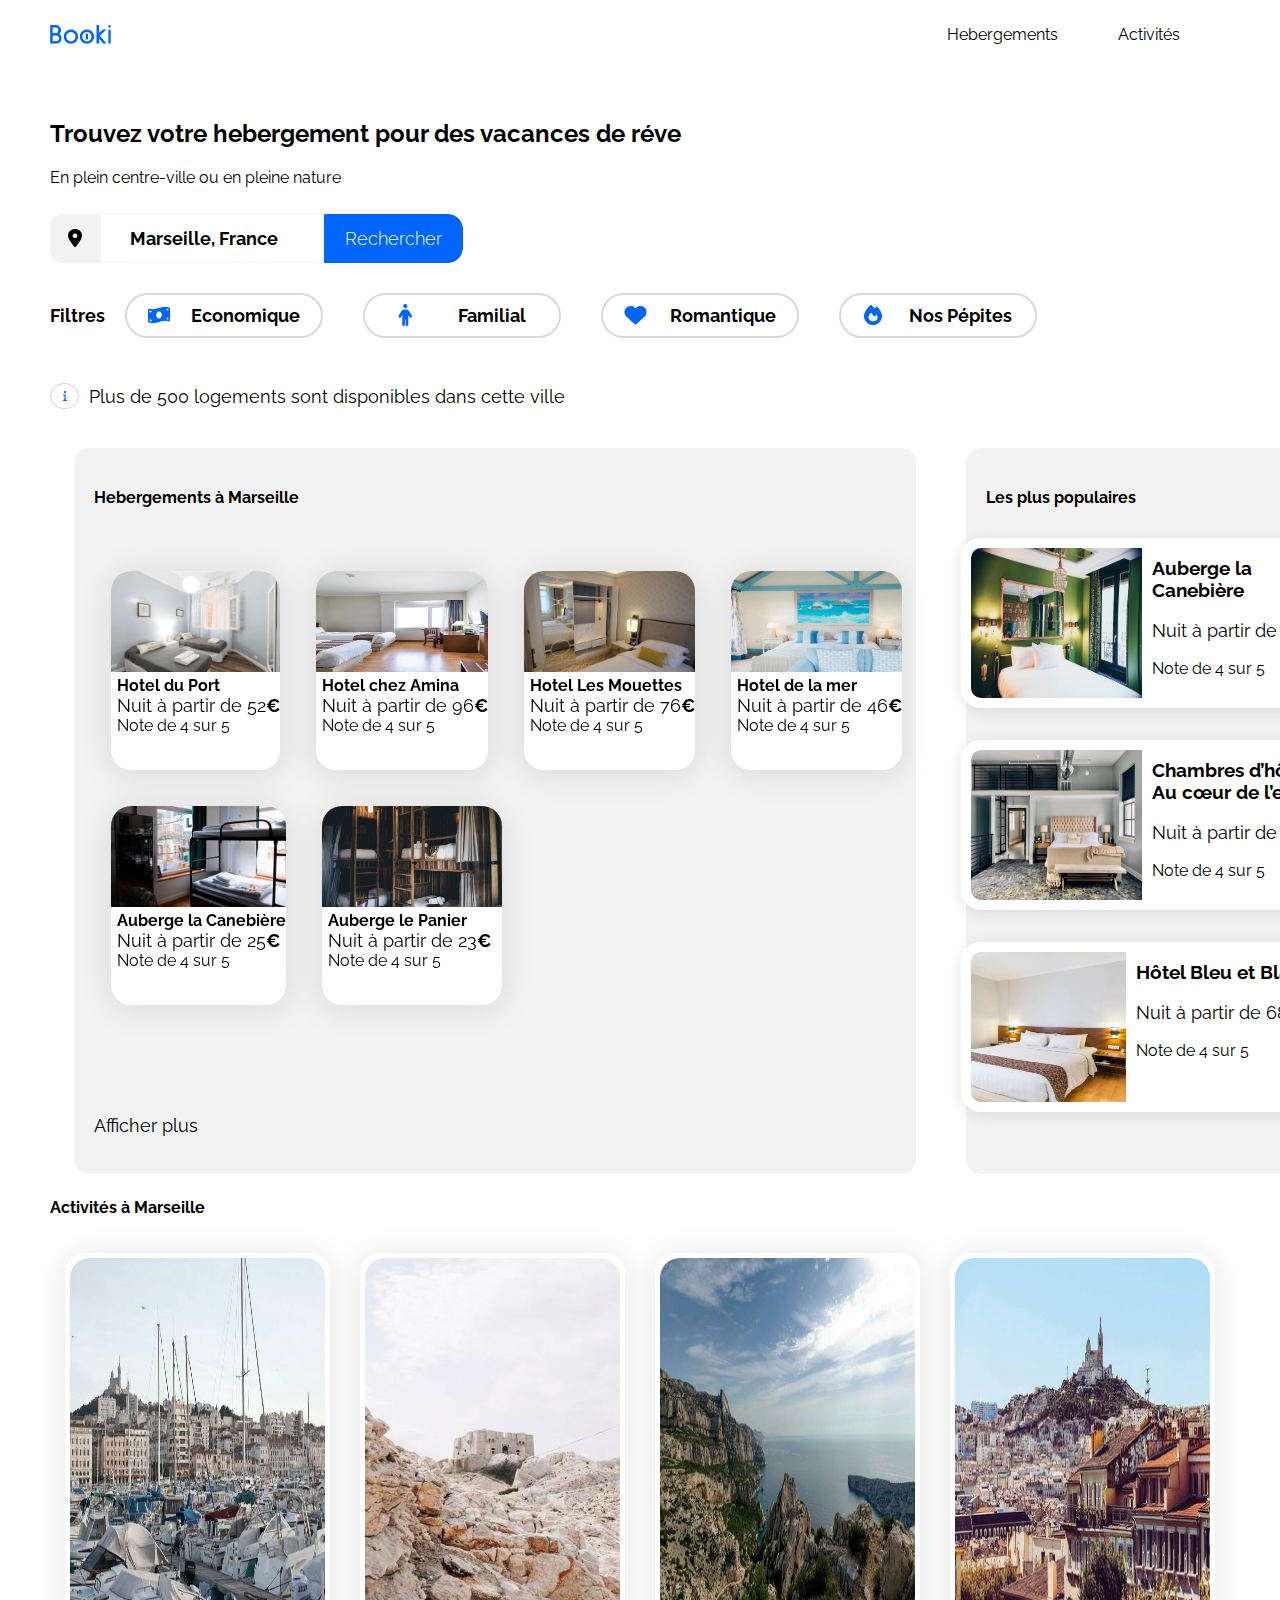
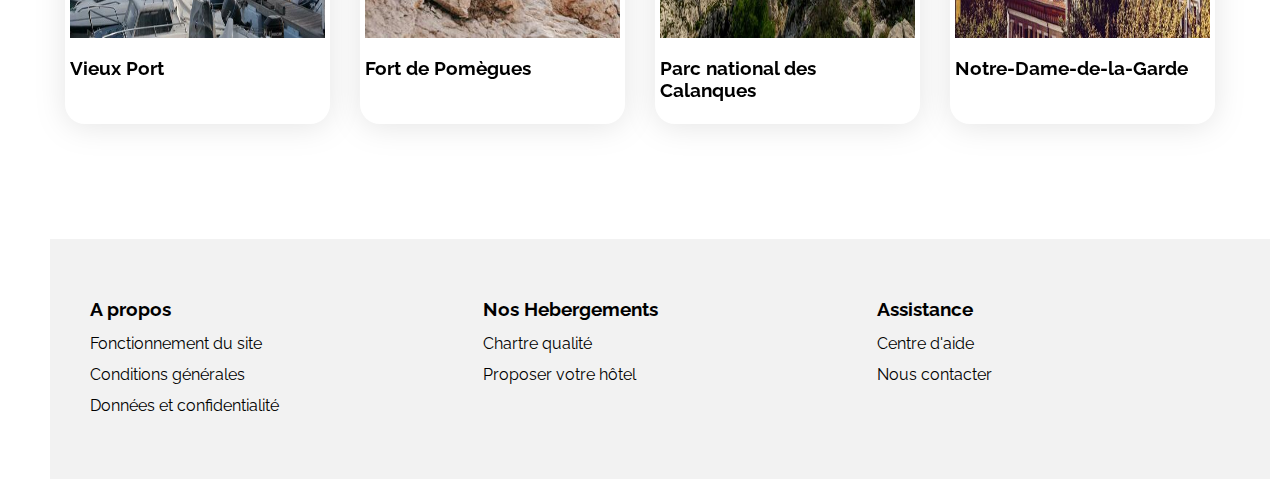
==== Rossignol_Caroline_n°3_Booki_22_05_2023.html @ 31ad82e3 "css" ====
<!DOCTYPE html>
<html lang="fr">

<head>
    <meta charset="UTF-8">
    <meta name="viewport" content="width=device-width, initial-scale=1.0">
    <title>Booki</title>
    <link rel="preconnect" href="https://fonts.googleapis.com">
    <link rel="preconnect" href="https://fonts.gstatic.com" crossorigin>
    <link href="https://fonts.googleapis.com/css2?family=Raleway:wght@400;500;700&display=swap" rel="stylesheet">
    <link rel="stylesheet" href="https://cdnjs.cloudflare.com/ajax/libs/font-awesome/6.2.1/css/all.min.css"
        integrity="sha512-MV7K8+y+gLIBoVD59lQIYicR65iaqukzvf/nwasF0nqhPay5w/9lJmVM2hMDcnK1OnMGCdVK+iQrJ7lzPJQd1w=="
        crossorigin="anonymous" referrerpolicy="no-referrer" />
    <link rel="stylesheet" href="./css/style.css?v=1">
</head>

<body class="main-container">
    <header>
        <img class="imglogo" src="images/logo/Booki.png" alt="Booki">
        <div class="container-header-link"><a href="#hebergements">Hebergements</a>
            <a href="#activites">Activités</a></div>
    </header>
    <h2>Trouvez votre hebergement pour des vacances de réve</h2>
    <h5>En plein centre-ville ou en pleine nature</h5>
    <form action="#" method="post">
        <div><img src="images/Marqueur.png" alt="Marqueur" /></div><input type="search"
            placeholder="Marseille, France"><button class="searchbar-smartphone" type="button"><img
                src="images/Button.png" alt="La Loupe"></button><button class="searchbar-pc"
            type="button">Rechercher</button>
    </form>
    <div class="filters">
        <h6>Filtres</h6>
        <ul class="ul-header">
            <li class="header-li"><button><img src="images/Vector.png" alt="Vector">Economique</button></li>
            <li class="header-li"><button><img src="images/bonhomme.png" alt="bonhomme">Familial</button></li>
            <li class="header-li"><button><img src="images/Coeur.png" alt="Coeur">Romantique</button></li>
            <li class="header-li"><button><img src="images/Pepite.png" alt="Pepite">Nos Pépites</button></li>
        </ul>
    </div>
    <div class="icon">
        <span id="icon_info" alt="info"></span>
        <p>Plus de 500 logements sont disponibles dans cette ville</p>
    </div>
    <main>
        <section class="hebergements-and-populaires">
            <div class="hebergements">
                <h4 id="hebergements">Hebergements à Marseille</h4>

                <div class="hebergementcard">

                    <article class="card">
                        <img class="img" src="images/hebergements/fred-kleber.jpg" alt="Hotel du Port">
                        <div class="card-content">
                            <div class="card-txt">
                                <h3 class="card-title">Hotel du Port</h3>
                                <p class="card-subtitle">Nuit à partir de 52<span class="euro">€</span></p>
                            </div>
                            <div class="card-rating">
                                <i class="fa-xs fa-solid fa-star" aria-hidden="true"></i>
                                <i class="fa-xs fa-solid fa-star" aria-hidden="true"></i>
                                <i class="fa-xs fa-solid fa-star" aria-hidden="true"></i>
                                <i class="fa-xs fa-solid fa-star" aria-hidden="true"></i>
                                <i class="fa-xs fa-solid fa-star neutral-star" aria-hidden="true"></i>
                                <span class="sr-only">Note de 4 sur 5</span>
                            </div>
                        </div>
                    </article>

                    <article class="card">
                        <img class="img" src="images/hebergements/febrian-zakaria.jpg" alt="Hotel chez Amina">
                        <div class="card-content">
                            <div class="card-txt">
                                <h3 class="card-title">Hotel chez Amina</h3>
                                <p class="card-subtitle">Nuit à partir de 96<span class="euro">€</span></p>
                            </div>
                            <div class="card-rating">
                                <i class="fa-xs fa-solid fa-star" aria-hidden="true"></i>
                                <i class="fa-xs fa-solid fa-star" aria-hidden="true"></i>
                                <i class="fa-xs fa-solid fa-star" aria-hidden="true"></i>
                                <i class="fa-xs fa-solid fa-star" aria-hidden="true"></i>
                                <i class="fa-xs fa-solid fa-star neutral-star" aria-hidden="true"></i>
                                <span class="sr-only">Note de 4 sur 5</span>
                            </div>
                        </div>
                    </article>

                    <article class="card">
                        <img class="img" src="images/hebergements/reisetopia.jpg" alt="Hotel Les Mouettes">
                        <div class="card-content">
                            <div class="card-txt">
                                <h3 class="card-title">Hotel Les Mouettes</h3>
                                <p class="card-subtitle">Nuit à partir de 76<span class="euro">€</span></p>
                            </div>
                            <div class="card-rating">
                                <i class="fa-xs fa-solid fa-star" aria-hidden="true"></i>
                                <i class="fa-xs fa-solid fa-star" aria-hidden="true"></i>
                                <i class="fa-xs fa-solid fa-star" aria-hidden="true"></i>
                                <i class="fa-xs fa-solid fa-star" aria-hidden="true"></i>
                                <i class="fa-xs fa-solid fa-star neutral-star" aria-hidden="true"></i>
                                <span class="sr-only">Note de 4 sur 5</span>
                            </div>
                        </div>
                    </article>

                    <article class="card">
                        <img class="img" src="images/hebergements/annie-spratt.jpg" alt="Hotel de la mer">
                        <div class="card-content">
                            <div class="card-txt">
                                <h3 class="card-title">Hotel de la mer</h3>
                                <p class="card-subtitle">Nuit à partir de 46<span class="euro">€</span></p>
                            </div>
                            <div class="card-rating">
                                <i class="fa-xs fa-solid fa-star" aria-hidden="true"></i>
                                <i class="fa-xs fa-solid fa-star" aria-hidden="true"></i>
                                <i class="fa-xs fa-solid fa-star" aria-hidden="true"></i>
                                <i class="fa-xs fa-solid fa-star" aria-hidden="true"></i>
                                <i class="fa-xs fa-solid fa-star neutral-star" aria-hidden="true"></i>
                                <span class="sr-only">Note de 4 sur 5</span>
                            </div>
                        </div>
                    </article>

                    <article class="card">
                        <img class="img" src="images/hebergements/marcus-loke.jpg" alt="Auberge la Canebière">
                        <div class="card-content">
                            <div class="card-txt">
                                <h3 class="card-title">Auberge la Canebière</h3>
                                <p class="card-subtitle">Nuit à partir de 25<span class="euro">€</span></p>
                            </div>
                            <div class="card-rating">
                                <i class="fa-xs fa-solid fa-star" aria-hidden="true"></i>
                                <i class="fa-xs fa-solid fa-star" aria-hidden="true"></i>
                                <i class="fa-xs fa-solid fa-star" aria-hidden="true"></i>
                                <i class="fa-xs fa-solid fa-star" aria-hidden="true"></i>
                                <i class="fa-xs fa-solid fa-star neutral-star" aria-hidden="true"></i>
                                <span class="sr-only">Note de 4 sur 5</span>
                            </div>
                        </div>
                    </article>


                    <article class="card">
                        <img class="img" src="images/hebergements/nicate-lee.jpg" alt="Auberge le Panier">
                        <div class="card-content">
                            <div class="card-txt">
                                <h3 class="card-title">Auberge le Panier</h3>
                                <p class="card-subtitle">Nuit à partir de 23<span class="euro">€</span></p>
                            </div>
                            <div class="card-rating">
                                <i class="fa-xs fa-solid fa-star" aria-hidden="true"></i>
                                <i class="fa-xs fa-solid fa-star" aria-hidden="true"></i>
                                <i class="fa-xs fa-solid fa-star" aria-hidden="true"></i>
                                <i class="fa-xs fa-solid fa-star" aria-hidden="true"></i>
                                <i class="fa-xs fa-solid fa-star neutral-star" aria-hidden="true"></i>
                                <span class="sr-only">Note de 4 sur 5</span>
                            </div>
                        </div>
                    </article>

                </div>
                <p>Afficher plus</p>
            </div>

            <div class="populaires">
                <h4>Les plus populaires</h4>
                <div class="populaires-cards">
                    <article class="cards2">
                        <img src="./images/hebergements/emile-guillemot.jpg"
                            alt="Image de la chambre d'hôtel montrant un lit">
                        <div class="containercard-content2">
                            <div class="card-txt">
                                <h3 class="card-title">Auberge la Canebière</h3>
                                <p class="card-subtitle">Nuit à partir de 128<span class="euro">€</span></p>
                            </div>
                            <div class="card-rating">
                                <i class="fa-xs fa-solid fa-star" aria-hidden="true"></i>
                                <i class="fa-xs fa-solid fa-star" aria-hidden="true"></i>
                                <i class="fa-xs fa-solid fa-star" aria-hidden="true"></i>
                                <i class="fa-xs fa-solid fa-star" aria-hidden="true"></i>
                                <i class="fa-xs fa-solid fa-star neutral-star" aria-hidden="true"></i>
                                <span class="sr-only">Note de 4 sur 5</span>
                            </div>
                        </div>
                    </article>

                    <article class="cards2">
                        <img src="./images/hebergements/aw-creative.jpg"
                            alt="Image de la chambre d'hôtel montrant un lit">
                        <div class="containercard-content2">
                            <div class="card-txt">
                                <h3 class="card-title">Chambres d’hôtes Au cœur de l’eau</h3>
                                <p class="card-subtitle">Nuit à partir de 71<span class="euro">€</span></p>
                            </div>
                            <div class="card-rating">
                                <i class="fa-xs fa-solid fa-star" aria-hidden="true"></i>
                                <i class="fa-xs fa-solid fa-star" aria-hidden="true"></i>
                                <i class="fa-xs fa-solid fa-star" aria-hidden="true"></i>
                                <i class="fa-xs fa-solid fa-star" aria-hidden="true"></i>
                                <i class="fa-xs fa-solid fa-star neutral-star" aria-hidden="true"></i>
                                <span class="sr-only">Note de 4 sur 5</span>
                            </div>
                        </div>
                    </article>

                    <article class="cards2">
                        <img src="./images/hebergements/febrian-zakaria2.jpg"
                            alt="Image de la chambre d'hôtel montrant un lit">
                        <div class="containercard-content2">
                            <div class="card-txt">
                                <h3 class="card-title">Hôtel Bleu et Blanc</h3>
                                <p class="card-subtitle">Nuit à partir de 68<span class="euro">€</span></p>
                            </div>
                            <div class="card-rating">
                                <i class="fa-xs fa-solid fa-star" aria-hidden="true"></i>
                                <i class="fa-xs fa-solid fa-star" aria-hidden="true"></i>
                                <i class="fa-xs fa-solid fa-star" aria-hidden="true"></i>
                                <i class="fa-xs fa-solid fa-star" aria-hidden="true"></i>
                                <i class="fa-xs fa-solid fa-star neutral-star" aria-hidden="true"></i>
                                <span class="sr-only">Note de 4 sur 5</span>
                            </div>
                        </div>
                    </article>
                </div>
            </div>
        </section>

        <h4 id="activites">Activités à Marseille</h4>
        <div class="activites">
            <div class="cards1">
                <img class="img2" src="images/activites/reno-laithienne.jpg" alt="Vieux Port">
                <h3 class="card-title">Vieux Port</h3>
            </div>
            <div class="cards1">
                <img class="img2" src="images/activites/paul-hermann.jpg" alt="Fort de Pomègues">
                <h3 class="card-title">Fort de Pomègues</h3>
            </div>
            <div class="cards1">
                <img class="img2" src="images/activites/kilyan-sockalingum.jpg" alt="Parc national des Calanques">
                <h3 class="card-title">Parc national des Calanques</h3>
            </div>
            <div class="cards1">
                <img class="img2" src="images/activites/florian-wehde.jpg" alt="Notre-Dame-de-la-Garde">
                <h3 class="card-title">Notre-Dame-de-la-Garde</h3>
            </div>
        </div>

    </main>

    <footer>
        <div class="articlefooter">
            <h3 class="card-title-h3-footer">A propos</h3>
            <ul>
                <li class="footer-li">Fonctionnement du site</li>
                <li class="footer-li">Conditions générales</li>
                <li class="footer-li">Données et confidentialité</li>
            </ul>
        </div>
        <div class="articlefooter">
            <h3 class="card-title-h3-footer">Nos Hebergements</h3>
            <ul>
                <li class="footer-li">Chartre qualité</li>
                <li class="footer-li">Proposer votre hôtel</li>
            </ul>
        </div>
        <div class="articlefooter">
            <h3 class="card-title-h3-footer">Assistance</h3>
            <ul>
                <li class="footer-li">Centre d'aide</li>
                <li class="footer-li">Nous contacter</li>
            </ul>
        </div>
    </footer>

</body>

</html>
---- css/style.css ----
/****** General ***********/

* {
    font-family: 'Raleway', sans-serif;
    padding: 0;
}

:root {
    --main-color: #0065FC;
    --main-bg-color: #F2F2F2;
    --filter-bg-color: #DEEBFF;
}

.fa-solid {
    color: var(--main-color);
}

.main-container {
    height: 100%;
    width: 100%;
    margin: 0 auto;
    padding: 0 50px;
    box-sizing: border-box;
}


.main-container .header-li {
    font-family: 'Raleway';
    font-style: normal;
    font-weight: 700;
    font-size: 18px;
    line-height: 21px;
    text-align: center;
}

.main-container h6 {
    font-family: 'Raleway';
    font-style: normal;
    font-weight: 700;
    font-size: 18px;
    line-height: 21px;
    text-align: left;
}

.euro {
    font-weight: 700;
}

h1,
h4 {

    margin-top: 20px;
}

h2 {
    margin-top: 50px;
}

h5 {
    margin-top: 10px;
    font-family: 'Raleway';
    font-style: normal;
    font-weight: 400;
    font-size: 16px;
    line-height: 19px;
}

p {
    font-family: 'Raleway';
    font-style: normal;
    font-size: 18px;
    line-height: 21px;
}

.icon {
    display: flex;
    align-items: center;
}

#icon_info {
    display: block;
    width: 3px;
    height: 0px;
    background-image: url("../images/info.png");
    background-repeat: no-repeat;
    background-position: center;
    border: solid 1px lightgray;
    border-radius: 50%;
    padding: 12px;
    margin-right: 10px;
}

/******Header*******/

header {
    display: flex;
    align-items: center;
    justify-content: space-between;

}

header .imglogo {
    width: 61.09px;
    height: 19px;
}

header .container-header-link {
    display: flex;
    justify-content: flex-end;
}

header a {
    color: black;
    margin-top: 0;
    margin-right: 40px;
    text-decoration: none;
    padding: 25px 10px;
}

header a:hover {
    border-top: 2px solid #0065FC;
    color: #0065FC;
    margin-top: 2px;
    padding-top: -4px;
    padding-bottom: 5px;
}

/********Liste*********/

.filters {
    display: flex;
    align-items: center;

}

.ul-header {
    display: flex;
    list-style: none;
    width: 10px;
}


ul .header-li {
    margin: 0 20px;
}

.header-li button {
    font-family: 'Raleway';
    font-style: normal;
    font-weight: 700;
    font-size: 18px;
    border: black;
    border: 2px solid #D9D9D9;
    border-radius: 25px;
    width: 198px;
    display: flex;
    justify-content: space-around;
    align-items: center;
    height: 45px;
    text-align: center;
    vertical-align: center;
    padding-right: 20px;
    background-color: white;
}

.header-li button:hover {
    background-color: #DEEBFF;
}

ul img {
    margin: 0 20px;
}

/********Formulaire********/

.searchbar-pc {
    display: block;
}

.searchbar-smartphone {
    display: none;
}

form {
    display: flex;
    align-items: center;
}

form div {
    width: 50px;
    background: #F2F2F2;
    border-top-left-radius: 25%;
    border-bottom-left-radius: 25%;
}

form div img {
    position: relative;
    width: 14px;
    height: 18px;
    left: 18px;
    top: 15px;
}


form button {
    border: none;
    background: #0065FC;
    border: 1px solid #0065FC;
    border-radius: 0px 15px 15px 0px;
    font-family: 'Raleway';
    font-style: normal;
    font-weight: 300;
    font-size: 18px;
    line-height: 21px;
    text-align: center;
    color: #FFFFFF;
    padding: 0 20px;
}

form input {
    border-radius: 1.5%;
    border: solid 0.9px #F2F2F2;
    font-family: 'Raleway';
    font-style: normal;
    font-weight: 700;
    font-size: 18px;
}

form input::placeholder {
    color: black;
    text-align: center;
}

form div,
input,
form button {
    height: 49px;
}

/****** Hebergements And Populaires ***********/

.hebergements-and-populaires {
    display: flex;
    margin: 2%;
    width: 100%;
    height: 70%;

}

/****** Hebergements ***********/

.hebergements {

    padding: 20px;
    margin-right: 25px;
    background: #F2F2F2;
    border-radius: 15px;
    height: 80%;
    width: 68%;
}

.hebergementcard {
    display: flex;
    flex-wrap: wrap;
    width: 895px;
    height: 470px;
    margin-top: 46px;
    margin-bottom: 92px;
}



.hebergements .card {

    background-color: white;
    border-radius: 20px;

    filter: drop-shadow(0px 3px 15px rgba(0, 0, 0, 0.1));
    padding: 0px 0px 26px;

    margin: 2%;
    

}

.hebergements .card .img {
    height: 101px;
    width: 100%;
    border-top-left-radius: 20px;
    border-top-right-radius: 20px;
    
}

.hebergements .card .card-content {
    margin-left: 6px;
}

.hebergements .card .card-txt,
.hebergements .card .card-rating,
.hebergements .card .card-subtitle,
.hebergements .card .card-content .card-txt .card-title {

    margin: 0px;
    height: 10%;
}


.hebergements .card-title {
    font-size: 16px;
    margin-top: 20px;
}

/****** Populaires ***********/

.populaires {
    /* background color white populaire */
    display: flex;
    flex-direction: column;
    padding: 20px;
    margin: 0;
    margin-left: 25px;
    background: #F2F2F2;
    border-radius: 15px;
    width: 28%;
}

.populaires-cards {
    display: flex;
    flex-direction: column;
    align-items: center;
    gap: 32px;
    width: 100%;
    height: 70%;
    margin-top: 3%;
}

.populaires-cards .cards2 {
    display: flex;
    width: 380px;
    height: 170px;
    background: white;
    box-shadow: 0px 3px 15px rgba(0, 0, 0, 0.1);
    border-radius: 20px;
}

.populaires-cards .cards2 img {
    width: 45%;
    height: 33%;
    border-top-left-radius: 20px;
    border-bottom-left-radius: 20px;
    margin-bottom: 5px;
    margin: 0;
    margin-top: 10px;
    margin-bottom: 4px;
    padding: 10px;
    margin: 0;
    height: 150px;
}

.populaires-cards .card-content {
    width: 67%;
    height: 100px;
    padding-left: 15px;
    display: flex;
    flex-direction: column;
    justify-content: space-between;
    box-sizing: border-box;
}

.populaires-cards .card-content .card-subtitle {
    margin: 0;
}

.populaires-cards .card-content .card-rating {
    margin-bottom: 5px;
}

.containercard-content2 {
    display: flex;
    flex-direction: column;
    padding: 0px;
    margin: 0;
    width: 226px;
    height: auto;
}

/*********Activities*********/

.activites {
    display: flex;
    flex-wrap: wrap;
    background: white;
    width: 100%;
    border-radius: 25px;
}

.activites .cards1 {
    display: flex;
    flex: 20%;
    flex-direction: column;
    background-color: white;
    border-radius: 20px;
    padding: 5px;
    filter: drop-shadow(0px 3px 15px rgba(0, 0, 0, 0.1));
    margin: 15px;
    width: 50%;
}

.activites .cards1 .img2 {
    width: 100%;
    height: 380px;
    border-top-left-radius: 20px;
    border-top-right-radius: 20px;
}



/*********Footer*********/

footer {
    display: flex;
    align-items: flex-start;
    padding: 20px;
    margin-top: 100px;
    justify-content: space-between;
    background-color: #F2F2F2;
    width: 100%;
    height: 200px;
    margin-bottom: -30px;
}

footer .articlefooter {
    border-top: 20px;
    border-bottom: 20px;
    border-left: 20px;
    border-right: 20px;
    display: flex;
    flex-direction: column;
    align-items: flex-start;
    padding: 20px;
    gap: 15px;
    width: 446.67px;
    height: 163px;
}

footer .card-title-h3-footer {
    text-align: left;
    margin-bottom: -7px;
}

footer div,
footer ul {
    display: flex;
    flex-direction: column;
    align-items: left;
    height: 163px;
    width: 300px;
    margin: 0;
    padding: 0;
}

.footer-li {
    display: flex;
    justify-content: flex-start;
    align-items: flex-start;
    text-align: left;
    margin: 0;
    flex: none;
    order: 1;
    flex-grow: 0;
    margin: 6px 0;
}




/* Le code ci-dessous correspond à la version responsive uniquement */
/****** Media queries Tabelle ***********/


@media (max-width: 1024px) {

    h6 {
        width: 85%;
    }

    .main-container {
        height: 100%;
        width: 100%;
        padding: 0px;
        margin: 0 43px;
    }

    /************header***********/

    header {
        width: 85%;
    }

    .container-header-link {
        margin-right: 0px;
    }

    /******** Liste *********/

    .filters {
        display: flex;
        flex-direction: column;
        align-items: flex-start;
        margin-top: 40px;
    }

    .filters h6 {
        margin-bottom: 30px;
        margin-top: 0px;
    }

    .ul-header {
        display: flex;
        width: 279px;
        margin-top: 0px;
    }

    ul .header-li {
        margin: 0px 13px;
    }

    ul .header-li button {
        font-size: 13px;
        margin-left: 0px;
        width: 155px;
    }

    /******** hebergements-and-populaires ********/

    .hebergements-and-populaires {
        margin: 0;
        flex-direction: column;
        width: 100%;
    }

    /******** Hebergements ********/

    .hebergements {
        margin: 0;
        width: 82%;
        ;
    }

    .hebergementcard {
        width: 836px;
        height: 554px;
        margin-left: 31px;
        margin: 0 0px;
        padding: 0px;

    }

    .hebergements .card .img {
        width: 203px;
        padding: 2px;
    }

    .hebergements article.card {
       
        width: 210px;
        height: 190px;

    }

    /********* Populaires**********/

    .populaires {
        flex: 85%;
        margin-left: 0;
        margin-top: 25px;
        width: 82%;
        padding-bottom: 43px;
    }

    .populaires-cards {
        display: flex;
        flex-direction: row;
        width: 100%;
    }

    .populaires-cards .cards2 {
        width: 30%;
        height: auto;

    }

    .populaires-cards .card-title {
        font-size: 14px;
    }

    .populaires-cards .card-subtitle {
        font-size: 13px;
    }

    .populaires-cards .cards2 img {
        height: 122px;

    }

    /********** Activités***********/

    .activites {
        width: 88%;
        padding-top: 37px;
    }

    .activites .cards1 {
        width: 170px;
        display: flex;
        flex: 1 0 90px;
        height: 293px;
    }

    .activites .cards1 .img2 {
        width: 100%;
        height: 200px;
        border-top-left-radius: 20px;
        border-top-right-radius: 20px;
    }

    /********** Footer ***********/
    footer {
        width: 83%;
    }


    footer ul {
        width: 100%;
    }

    footer .articlefooter {
        padding: 0px;
        width: 30%;
    }



}

/* Le code ci-dessous correspond à la version responsive uniquement */
/****** Media queries Mobile ***********/

@media (max-width: 768px) {

    /**********Formulaire*********/

    .searchbar-pc {
        display: none;
    }

    .searchbar-smartphone {
        display: block;
    }

    form {
        margin: 35px 11px;
    }

    form button {
        border: none;
        background: none;
        border: none;
        border-radius: 0px 15px 15px 0px;
        font-family: 'Raleway';
        font-style: normal;
        font-weight: 300;
        font-size: 18px;
        line-height: 21px;
        text-align: center;
        color: #FFFFFF;
        padding: 0;
    }

    /**********Général************/
    p {
        margin-right: 72px;
        margin-left: 22px;
    }

    .main-container {
        padding: 0;
        margin: 0;
    }

    h1,
    h4 {
        font-size: 100%;
        margin-left: 10px;
    }

    h2,
    h5 {
        display: block;
        width: 100%;
        margin: 0 auto;
        margin-bottom: 10px;
        inline-size: 370px;
        overflow-wrap: break-word;
        margin-top: 20px;
        margin-bottom: 20px;
        font-size: 14px;

    }

    h6 {
        margin-left: 19px;
    }

    /*************** Liste ****************/
    .ul-header {
        display: flex;
        flex-wrap: wrap;
        width: 100%;
        margin: 0 0px;
    }

    ul .header-li {
        padding: 9px;
        width: 147px;
        margin: 0;
    }

    ul .header-li button {
        width: 138px;
        margin-left: 13px;
        padding: 6px;
    }

    ul img {
        margin-left: 0px;
        margin-right: 0px;
        padding: 0px;
    }


    /************ Header ************/
    header {
        display: block;
        width: 100%;
        flex-direction: column;
        margin: 0 auto;
        margin-top: 35px;
        margin-bottom: 30px;
        width: 100%;

    }

    header .imglogo {
        margin: 0 153px;
        margin-bottom: 10px;

    }

    header .container-header-link a {
        border-top: 0px;
        width: 100%;
        margin: 0;
        border-bottom: 2px solid lightgrey;
        text-align: center;
    }

    header .container-header-link a:hover {
        border-bottom: 2px solid #0065FC;
    }

    header .container-header-link {
        max-width: 768px;
        margin: 0;
    }




    /************* Hebergements et Populaire ************/

    .hebergements-and-populaires {
        display: flex;
        flex-direction: column-reverse;
        width: 100%;
        margin-left: 5px;
    }

    /************* Hebergements ************/

    .hebergements {
        width: 108px;
        background: none;
    }

    .hebergementcard {
        margin-top: 91px;
        margin-left: 0px;
        width: 100%;
        margin-top: 10px;
        height: 100%;
    }

    .hebergements .card .img {
        width: 295px;
        height: 124px;
    }

    .hebergements article.card {
        width: 404px;
        height: 200px;
        margin: 20px 0;
    }

    /*********Populaires**********/

    .populaires {
        display: block;
        margin: 0;
        align-items: center;
        width: 85%;
        padding: 10px;
        margin-left: 0px;
    }

    .populaires-cards {
        display: flex;
        flex-direction: column;
        width: 98%;
        height: auto;

    }

    .populaires-cards .cards2 {
        display: flex;
        align-items: center;
        width: 331px;
        height: 145px;
    }

    .populaires-cards .cards2 img {
        max-width: 90.67px;
        max-height: 126px;
    }


    /*********** Activités***********/

    .activites {
        display: flex;
        flex-direction: column;
        height: 100%;
        margin: 0 auto;
        padding: 0;
        width: 100%;
    }

    .activites .cards1 {
        display: flex;
        margin: 30px 16px;
        width: 86%;
        height: auto;
    }

    .activites .cards1 .img2 {
        width: 313px;
        height: 134px;
    }


    /**********Footer*********/

    footer {
        display: flex;
        flex-direction: column;
        height: 473px;
        margin: 0;
        padding: 0 20px;
        margin-top: 20px;
        width: 100%;
    }

    footer .articlefooter {
        padding: 0px;
        width: 58%;
    }



}
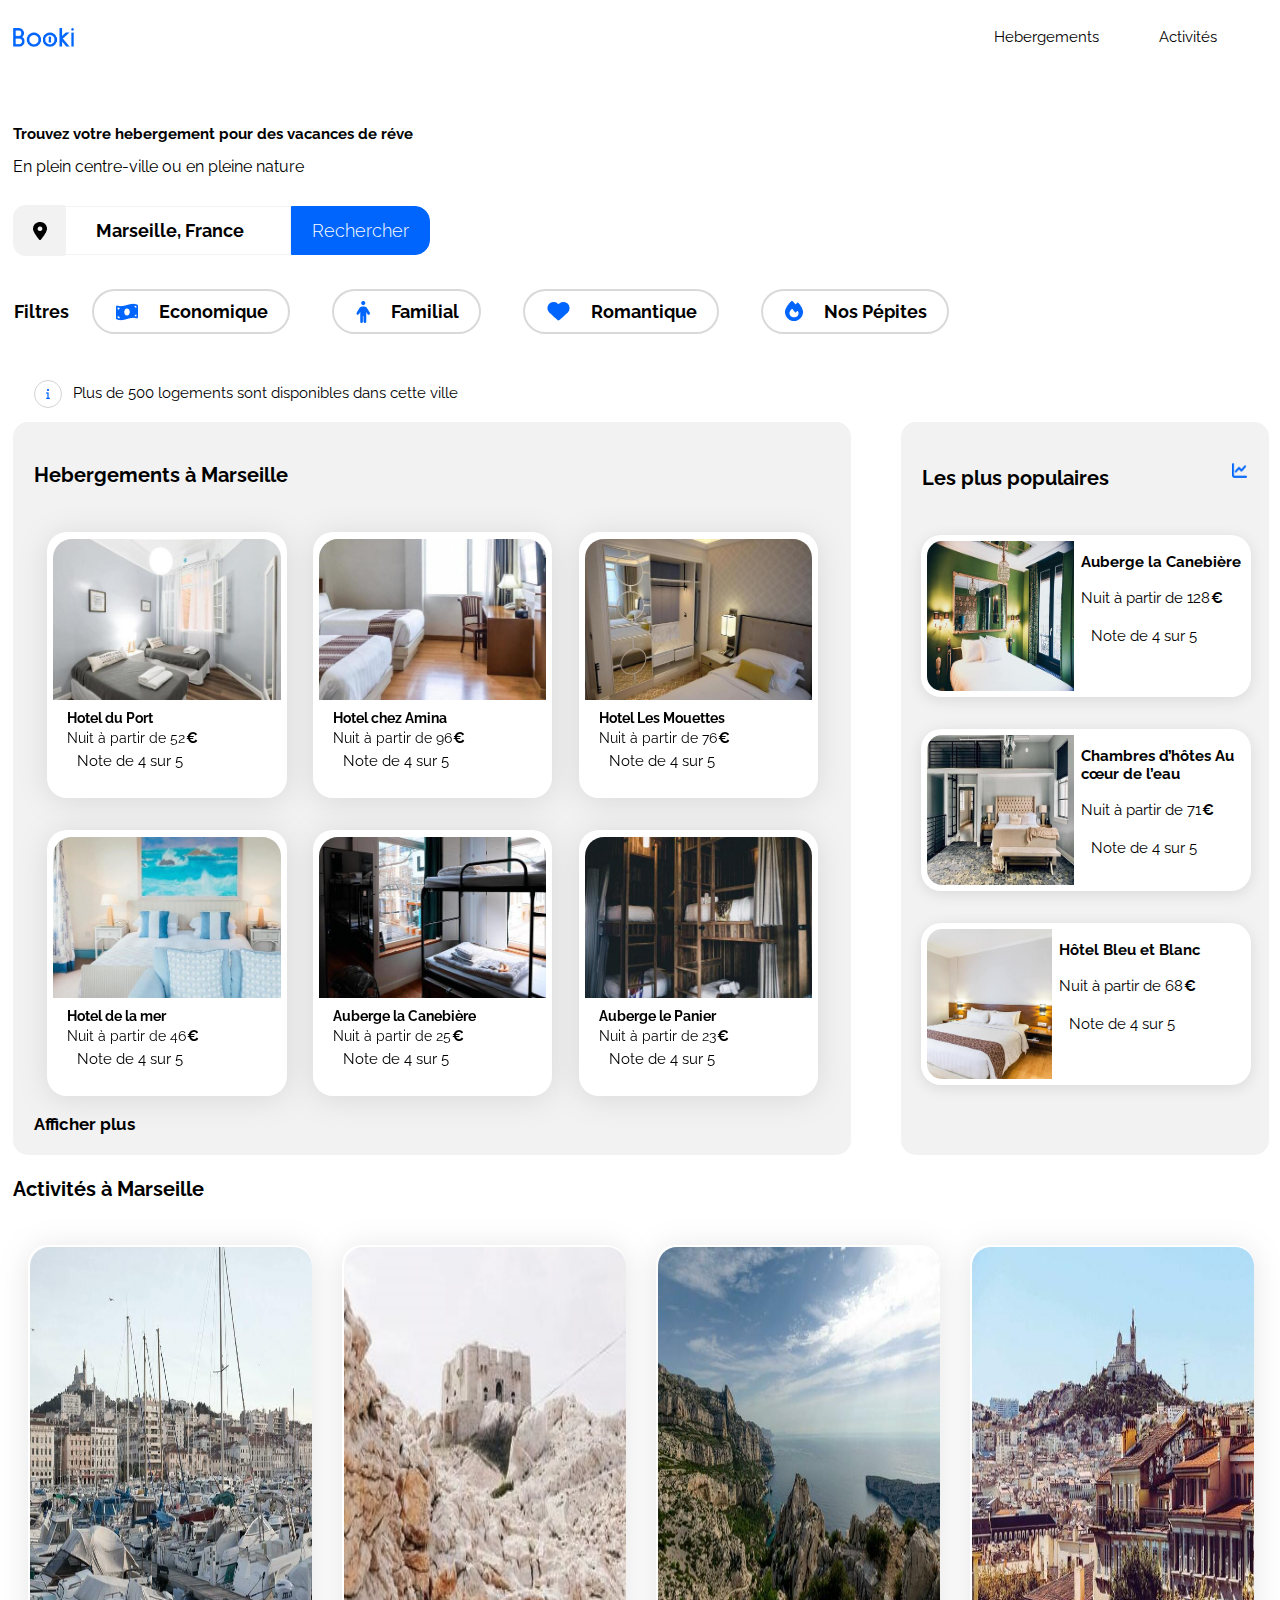
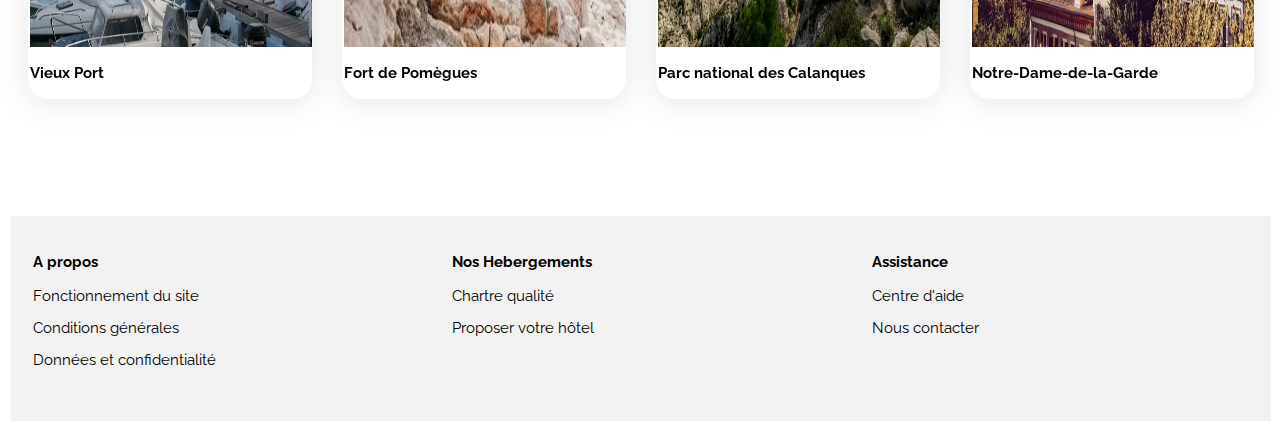
==== commit 19c66dcd: "Fixed responsive" ====
--- a/Rossignol_Caroline_n°3_Booki_22_05_2023.html
+++ b/Rossignol_Caroline_n°3_Booki_22_05_2023.html
@@ -15,33 +15,35 @@
 </head>
 
 <body class="main-container">
+    
     <header>
         <img class="imglogo" src="images/logo/Booki.png" alt="Booki">
         <div class="container-header-link"><a href="#hebergements">Hebergements</a>
             <a href="#activites">Activités</a></div>
     </header>
-    <h2>Trouvez votre hebergement pour des vacances de réve</h2>
-    <h5>En plein centre-ville ou en pleine nature</h5>
-    <form action="#" method="post">
-        <div><img src="images/Marqueur.png" alt="Marqueur" /></div><input type="search"
-            placeholder="Marseille, France"><button class="searchbar-smartphone" type="button"><img
-                src="images/Button.png" alt="La Loupe"></button><button class="searchbar-pc"
-            type="button">Rechercher</button>
-    </form>
-    <div class="filters">
-        <h6>Filtres</h6>
-        <ul class="ul-header">
-            <li class="header-li"><button><img src="images/Vector.png" alt="Vector">Economique</button></li>
-            <li class="header-li"><button><img src="images/bonhomme.png" alt="bonhomme">Familial</button></li>
-            <li class="header-li"><button><img src="images/Coeur.png" alt="Coeur">Romantique</button></li>
-            <li class="header-li"><button><img src="images/Pepite.png" alt="Pepite">Nos Pépites</button></li>
-        </ul>
-    </div>
-    <div class="icon">
-        <span id="icon_info" alt="info"></span>
-        <p>Plus de 500 logements sont disponibles dans cette ville</p>
-    </div>
+
     <main>
+        <h2>Trouvez votre hebergement pour des vacances de réve</h2>
+        <h5>En plein centre-ville ou en pleine nature</h5>
+        <form action="#" method="post">
+            <div><img src="images/Marqueur.png" alt="Marqueur" /></div><input type="search"
+                placeholder="Marseille, France"><button class="searchbar-smartphone" type="button"><img
+                    src="images/Button.png" alt="La Loupe"></button><button class="searchbar-pc"
+                type="button">Rechercher</button>
+        </form>
+        <div class="filters">
+            <h6>Filtres</h6>
+            <ul class="ul-header">
+                <li class="header-li"><button><img src="images/Vector.png" alt="Vector">Economique</button></li>
+                <li class="header-li"><button><img src="images/bonhomme.png" alt="bonhomme">Familial</button></li>
+                <li class="header-li"><button><img src="images/Coeur.png" alt="Coeur">Romantique</button></li>
+                <li class="header-li"><button><img src="images/Pepite.png" alt="Pepite">Nos Pépites</button></li>
+            </ul>
+        </div>
+        <div class="icon">
+            <span id="icon_info" alt="info"></span>
+            <p>Plus de 500 logements sont disponibles dans cette ville</p>
+        </div>
         <section class="hebergements-and-populaires">
             <div class="hebergements">
                 <h4 id="hebergements">Hebergements à Marseille</h4>
@@ -158,11 +160,16 @@
                     </article>
 
                 </div>
-                <p>Afficher plus</p>
+                <div class="afficher">Afficher plus</div>
             </div>
 
             <div class="populaires">
-                <h4>Les plus populaires</h4>
+                <div class="les_plus_populaires">
+                    Les plus populaires
+                    <img class="imglogopop" src="images/iconpop.png" alt="iconpop">
+                </div>
+
+
                 <div class="populaires-cards">
                     <article class="cards2">
                         <img src="./images/hebergements/emile-guillemot.jpg"
--- a/css/style.css
+++ b/css/style.css
@@ -2,7 +2,8 @@
 
 * {
     font-family: 'Raleway', sans-serif;
-    padding: 0;
+    padding: 1px;
+    font-size: 15px;
 }
 
 :root {
@@ -19,7 +20,7 @@
     height: 100%;
     width: 100%;
     margin: 0 auto;
-    padding: 0 50px;
+    padding: 0 10px;
     box-sizing: border-box;
 }
 
@@ -46,10 +47,10 @@
     font-weight: 700;
 }
 
-h1,
 h4 {
 
     margin-top: 20px;
+    font-size: 20px;
 }
 
 h2 {
@@ -68,25 +69,25 @@
 p {
     font-family: 'Raleway';
     font-style: normal;
-    font-size: 18px;
+    font-size: 15px;
     line-height: 21px;
 }
 
 .icon {
     display: flex;
     align-items: center;
+    margin-left: 21px;
 }
 
 #icon_info {
     display: block;
-    width: 3px;
     height: 0px;
     background-image: url("../images/info.png");
     background-repeat: no-repeat;
     background-position: center;
     border: solid 1px lightgray;
     border-radius: 50%;
-    padding: 12px;
+    padding: 13px;
     margin-right: 10px;
 }
 
@@ -136,7 +137,6 @@
 .ul-header {
     display: flex;
     list-style: none;
-    width: 10px;
 }
 
 
@@ -152,7 +152,7 @@
     border: black;
     border: 2px solid #D9D9D9;
     border-radius: 25px;
-    width: 198px;
+    width: 100%;
     display: flex;
     justify-content: space-around;
     align-items: center;
@@ -241,7 +241,7 @@
 
 .hebergements-and-populaires {
     display: flex;
-    margin: 2%;
+    margin: 0;
     width: 100%;
     height: 70%;
 
@@ -250,7 +250,6 @@
 /****** Hebergements ***********/
 
 .hebergements {
-
     padding: 20px;
     margin-right: 25px;
     background: #F2F2F2;
@@ -262,54 +261,49 @@
 .hebergementcard {
     display: flex;
     flex-wrap: wrap;
-    width: 895px;
-    height: 470px;
-    margin-top: 46px;
-    margin-bottom: 92px;
-}
-
-
+    width: 100%;
+    height: auto;
+}
 
 .hebergements .card {
-
     background-color: white;
     border-radius: 20px;
-
     filter: drop-shadow(0px 3px 15px rgba(0, 0, 0, 0.1));
     padding: 0px 0px 26px;
-
-    margin: 2%;
-    
-
+    margin: 2% auto;
+    width: 30%;
 }
 
 .hebergements .card .img {
-    height: 101px;
-    width: 100%;
+    display: flex;
+    height: auto;
+    width: 95%;
+    margin: 6px auto;
     border-top-left-radius: 20px;
     border-top-right-radius: 20px;
-    
 }
 
 .hebergements .card .card-content {
-    margin-left: 6px;
-}
-
-.hebergements .card .card-txt,
+    margin-left: 17px;
+}
+
 .hebergements .card .card-rating,
 .hebergements .card .card-subtitle,
 .hebergements .card .card-content .card-txt .card-title {
-
     margin: 0px;
     height: 10%;
+    font-size: 14px;
 }
 
 
 .hebergements .card-title {
-    font-size: 16px;
+    font-size: 2.2vh;
     margin-top: 20px;
 }
-
+.afficher{
+    font-weight: bold;
+    font-size: 17px;
+}
 /****** Populaires ***********/
 
 .populaires {
@@ -336,7 +330,7 @@
 
 .populaires-cards .cards2 {
     display: flex;
-    width: 380px;
+    width: 100%;
     height: 170px;
     background: white;
     box-shadow: 0px 3px 15px rgba(0, 0, 0, 0.1);
@@ -345,14 +339,10 @@
 
 .populaires-cards .cards2 img {
     width: 45%;
-    height: 33%;
     border-top-left-radius: 20px;
     border-bottom-left-radius: 20px;
     margin-bottom: 5px;
-    margin: 0;
-    margin-top: 10px;
-    margin-bottom: 4px;
-    padding: 10px;
+    padding: 5px;
     margin: 0;
     height: 150px;
 }
@@ -384,6 +374,23 @@
     height: auto;
 }
 
+.imglogopop{
+    margin-bottom: 14px;
+    width: 15px;
+    height: 15px; 
+}
+
+.les_plus_populaires{
+    display: flex;
+    align-items: center;
+    flex-direction: row;
+    justify-content: space-between;
+    font-size: 20px;
+    font-weight: bold;
+    margin-bottom: 30px;
+    margin-top: 19px;
+}
+
 /*********Activities*********/
 
 .activites {
@@ -400,15 +407,15 @@
     flex-direction: column;
     background-color: white;
     border-radius: 20px;
-    padding: 5px;
     filter: drop-shadow(0px 3px 15px rgba(0, 0, 0, 0.1));
     margin: 15px;
     width: 50%;
+    height: 100%;
 }
 
 .activites .cards1 .img2 {
     width: 100%;
-    height: 380px;
+    height: 400px;
     border-top-left-radius: 20px;
     border-top-right-radius: 20px;
 }
@@ -420,13 +427,10 @@
 footer {
     display: flex;
     align-items: flex-start;
-    padding: 20px;
     margin-top: 100px;
     justify-content: space-between;
     background-color: #F2F2F2;
     width: 100%;
-    height: 200px;
-    margin-bottom: -30px;
 }
 
 footer .articlefooter {
@@ -453,7 +457,6 @@
     display: flex;
     flex-direction: column;
     align-items: left;
-    height: 163px;
     width: 300px;
     margin: 0;
     padding: 0;
@@ -472,34 +475,39 @@
 }
 
 
-
-
 /* Le code ci-dessous correspond à la version responsive uniquement */
 /****** Media queries Tabelle ***********/
 
 
-@media (max-width: 1024px) {
+@media screen and (max-width: 1024px){
 
     h6 {
         width: 85%;
     }
 
+    h4{
+        margin-left: 25px;
+    }
     .main-container {
         height: 100%;
         width: 100%;
-        padding: 0px;
-        margin: 0 43px;
     }
 
     /************header***********/
 
     header {
-        width: 85%;
+        display: flex;
+        justify-content: space-between;
+        align-items: center;
+        padding: 0 18px;
+        margin: 0 auto;
+        width: 100%;
     }
 
     .container-header-link {
         margin-right: 0px;
     }
+
 
     /******** Liste *********/
 
@@ -534,119 +542,160 @@
     /******** hebergements-and-populaires ********/
 
     .hebergements-and-populaires {
-        margin: 0;
-        flex-direction: column;
+        display: flex;
+        flex-direction: column;
+        align-items: center;
+        margin: 0 auto;
         width: 100%;
     }
 
     /******** Hebergements ********/
 
     .hebergements {
-        margin: 0;
-        width: 82%;
-        ;
+        display: flex;
+        flex-direction: column;
+        width: 100%;
+        margin: 0px;
+        padding: 0px;
+        height: 790px;
     }
 
     .hebergementcard {
-        width: 836px;
-        height: 554px;
-        margin-left: 31px;
-        margin: 0 0px;
-        padding: 0px;
+        display: flex;
+        flex-wrap: wrap;
+        align-items: center;
+        width: 100%;
+        height: 640px;
+        margin: 0 auto;
+        padding: 0;
 
     }
 
     .hebergements .card .img {
-        width: 203px;
-        padding: 2px;
-    }
-
-    .hebergements article.card {
-       
-        width: 210px;
-        height: 190px;
-
-    }
-
-    /********* Populaires**********/
+        width: 94%;
+    }
+
+    .hebergements article.card { 
+        width: 30%;
+        height: fit-content;
+    }
+
+    .afficher{
+        margin-top: 41px;
+        margin-left: 16px;
+    }
+
+    /********* Populaires**********/*
+
+    .les_plus_populaires{
+        margin-left: 20px;
+        margin-bottom: 0px;
+    }
+
+    .imglogopop{
+        margin-right: 20px;
+    }
 
     .populaires {
         flex: 85%;
-        margin-left: 0;
-        margin-top: 25px;
-        width: 82%;
-        padding-bottom: 43px;
+        margin: 0px;
+        margin-top: 45px;
+        width: 100%;
+        padding: 0px;
+    
     }
 
     .populaires-cards {
         display: flex;
         flex-direction: row;
-        width: 100%;
+        justify-content: center;
+        width: 100%;
+        gap: 20px;
     }
 
     .populaires-cards .cards2 {
         width: 30%;
+        height: 153px;
+        margin: 0px;
+        margin-bottom: 11px;
+    }
+
+    .populaires-cards .card-title {
+        font-size: 76%;
+    }
+
+    .populaires-cards .card-subtitle {
+        font-size: 70%;
+    }
+
+    .populaires-cards .cards2 img {
         height: auto;
-
-    }
-
-    .populaires-cards .card-title {
-        font-size: 14px;
-    }
-
-    .populaires-cards .card-subtitle {
-        font-size: 13px;
-    }
-
-    .populaires-cards .cards2 img {
-        height: 122px;
-
-    }
-
+        width: 35%;
+
+    }
+    .iconpop {
+        width: 10px;
+        height: 10px;
+    }
     /********** Activités***********/
 
     .activites {
-        width: 88%;
+        display: flex;
+        align-items: center;
+        width: 100%;
+        margin: 0 auto;
         padding-top: 37px;
     }
 
     .activites .cards1 {
         width: 170px;
         display: flex;
-        flex: 1 0 90px;
         height: 293px;
     }
 
     .activites .cards1 .img2 {
         width: 100%;
-        height: 200px;
+        height: 63%;
         border-top-left-radius: 20px;
         border-top-right-radius: 20px;
     }
+    .activites h3 {
+        text-align: center;
+    }
 
     /********** Footer ***********/
+
     footer {
-        width: 83%;
-    }
-
+        width: 100%;
+    }
 
     footer ul {
         width: 100%;
     }
 
     footer .articlefooter {
-        padding: 0px;
+        padding: 3%;
         width: 30%;
     }
-
-
 
 }
 
 /* Le code ci-dessous correspond à la version responsive uniquement */
 /****** Media queries Mobile ***********/
 
-@media (max-width: 768px) {
+@media screen and (max-width: 768px){
+
+    html {
+        width: 100%;
+    }
+
+    main {
+        display: flex;
+        flex-direction: column;
+        align-items: center;
+        width: 80%;
+        margin: 0 auto;
+    }
 
     /**********Formulaire*********/
 
@@ -659,7 +708,7 @@
     }
 
     form {
-        margin: 35px 11px;
+        margin: 35px 24px;
     }
 
     form button {
@@ -678,58 +727,64 @@
     }
 
     /**********Général************/
-    p {
+    
+    .icon p {
         margin-right: 72px;
         margin-left: 22px;
-    }
-
-    .main-container {
+    } 
+
+    .main-container { 
+        margin: 0;
+        width: 100%;
         padding: 0;
-        margin: 0;
-    }
-
-    h1,
+    }
+
+   
     h4 {
-        font-size: 100%;
-        margin-left: 10px;
+        width: 100%;
+        margin-top: 54px;
+        margin-bottom: 0px;
+        
     }
 
     h2,
     h5 {
         display: block;
         width: 100%;
-        margin: 0 auto;
-        margin-bottom: 10px;
-        inline-size: 370px;
         overflow-wrap: break-word;
         margin-top: 20px;
         margin-bottom: 20px;
         font-size: 14px;
-
-    }
-
-    h6 {
-        margin-left: 19px;
-    }
+    }
+
+  
 
     /*************** Liste ****************/
+
     .ul-header {
         display: flex;
+        justify-content: center;
+        align-items: center;
         flex-wrap: wrap;
         width: 100%;
         margin: 0 0px;
     }
 
-    ul .header-li {
+    .main-container ul .header-li {
         padding: 9px;
-        width: 147px;
-        margin: 0;
+        width: 39%;
+        margin: 2px;
+        
     }
 
     ul .header-li button {
-        width: 138px;
-        margin-left: 13px;
+        width: 100%;
         padding: 6px;
+        padding-left: 12px;
+        margin: 0 auto;
+        font-size: 80%;
+        text-align: left;
+        align-items: center;
     }
 
     ul img {
@@ -741,20 +796,19 @@
 
     /************ Header ************/
     header {
-        display: block;
-        width: 100%;
-        flex-direction: column;
+        display: flex;
+        flex-direction: column;
+        align-items: stretch;
+        padding: 0;
         margin: 0 auto;
         margin-top: 35px;
         margin-bottom: 30px;
         width: 100%;
-
     }
 
     header .imglogo {
-        margin: 0 153px;
+        margin: 0 auto;
         margin-bottom: 10px;
-
     }
 
     header .container-header-link a {
@@ -770,17 +824,15 @@
     }
 
     header .container-header-link {
-        max-width: 768px;
+        max-width: 100%;
         margin: 0;
     }
 
-
-
-
     /************* Hebergements et Populaire ************/
 
     .hebergements-and-populaires {
         display: flex;
+        align-items: center;
         flex-direction: column-reverse;
         width: 100%;
         margin-left: 5px;
@@ -789,44 +841,69 @@
     /************* Hebergements ************/
 
     .hebergements {
-        width: 108px;
+        display: flex;
+        flex-direction: column;
+        align-items: center;
+        width: 100%;
+        height: auto;
         background: none;
+       
     }
 
     .hebergementcard {
-        margin-top: 91px;
-        margin-left: 0px;
-        width: 100%;
-        margin-top: 10px;
+        display: flex;
+        flex-direction: column;
+        align-items: center;
+        margin-top: 14px;
+        width: 100%;
         height: 100%;
     }
 
     .hebergements .card .img {
-        width: 295px;
-        height: 124px;
+        width: 94%;
+        height: 177px;
+        margin: 8px auto;
     }
 
     .hebergements article.card {
-        width: 404px;
-        height: 200px;
-        margin: 20px 0;
+        display: flex;
+        flex-direction: column;
+        width: 100%;
+        height: auto;
+    
+    }
+
+    .hebergements .card-content {
+        margin: 6px 0 19px 10px;
+    }
+
+    .hebergements .card-title {
+        font-size: 110%;
+    }
+
+    .hebergementcard .card .card-content .card-txt .card-subtitle {
+        margin: 2% 0;
+    }
+    .afficher{
+        width: 100%;
     }
 
     /*********Populaires**********/
 
     .populaires {
-        display: block;
-        margin: 0;
-        align-items: center;
-        width: 85%;
-        padding: 10px;
-        margin-left: 0px;
+        display: flex;
+        flex-direction: column;
+        align-items: center;
+        width: 100%;
+        padding: 20px;
+    
     }
 
     .populaires-cards {
         display: flex;
-        flex-direction: column;
-        width: 98%;
+        align-items: center;
+        flex-direction: column;
+        width: 100%;
         height: auto;
 
     }
@@ -834,57 +911,63 @@
     .populaires-cards .cards2 {
         display: flex;
         align-items: center;
-        width: 331px;
+        width: 100%;
         height: 145px;
     }
 
     .populaires-cards .cards2 img {
-        max-width: 90.67px;
-        max-height: 126px;
-    }
-
+        width: 32%;
+        height: 92%;
+    }
+
+    .les_plus_populaires { 
+        width: 100%;
+    
+    }
 
     /*********** Activités***********/
 
     .activites {
         display: flex;
         flex-direction: column;
+        align-items: center;
         height: 100%;
-        margin: 0 auto;
+     
         padding: 0;
         width: 100%;
     }
 
     .activites .cards1 {
-        display: flex;
-        margin: 30px 16px;
-        width: 86%;
+      
+        align-items: center;
+        margin: 30px auto;
+        padding: 0;
+        width: 100%;
         height: auto;
     }
 
     .activites .cards1 .img2 {
-        width: 313px;
-        height: 134px;
-    }
-
+        width: 100%;
+        height: 166px;
+        
+    }
+
+    .activites h3 {
+        text-align: left;
+    }
 
     /**********Footer*********/
 
     footer {
         display: flex;
         flex-direction: column;
-        height: 473px;
-        margin: 0;
-        padding: 0 20px;
-        margin-top: 20px;
-        width: 100%;
-    }
-
+        height: 100%;
+        width: 100%;
+    }   
+        
     footer .articlefooter {
-        padding: 0px;
-        width: 58%;
-    }
-
-
+        width: 100%;
+        padding: 0;
+    }
 
 }